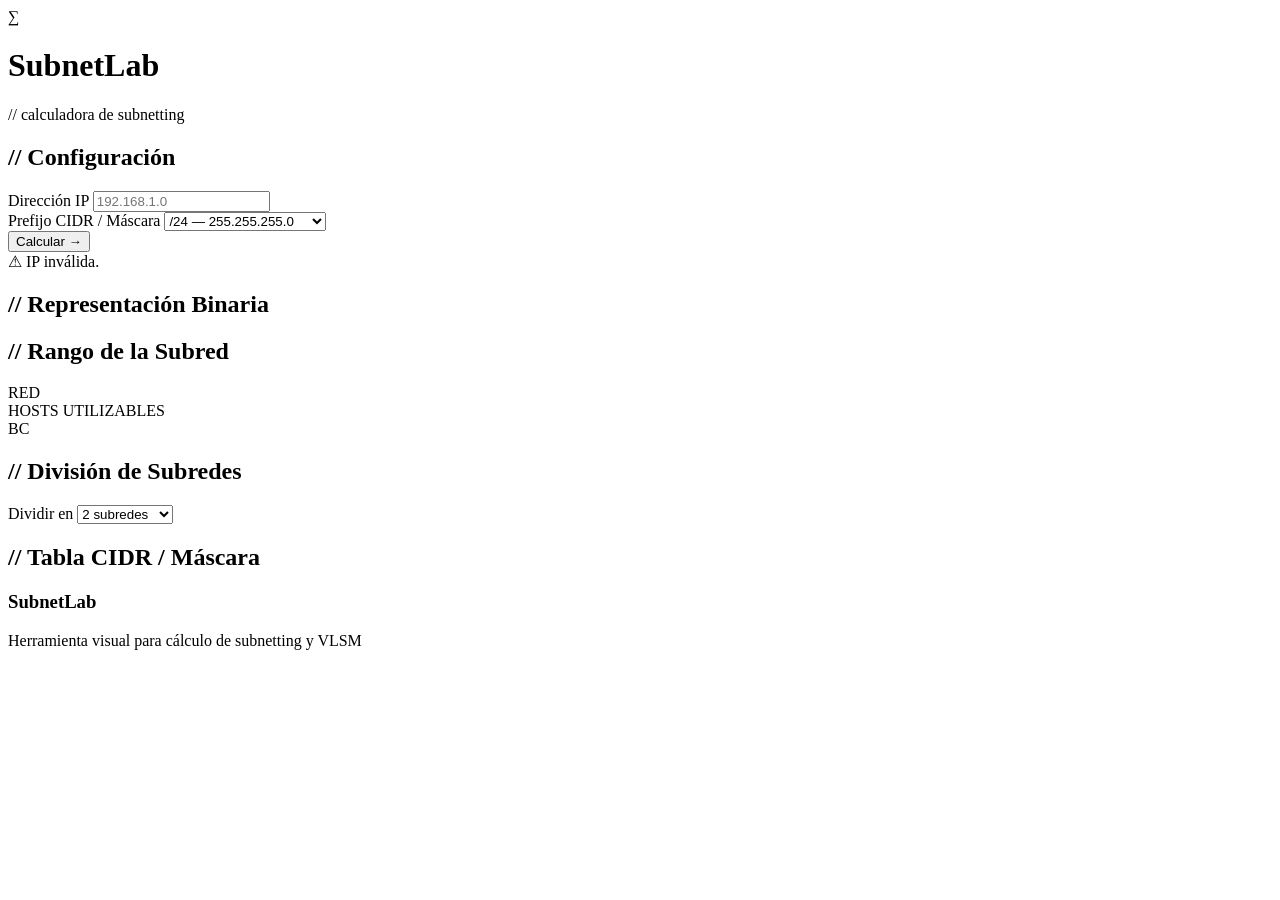
==== html/calculadora.html @ 4c3bdc11 "Reorganizar estructura y mover calculadora" ====
<!DOCTYPE html>
<html lang="es">

<head>
    <meta charset="UTF-8">
    <meta name="viewport" content="width=device-width, initial-scale=1.0">

    <title>SubnetLab — Calculadora de Subnetting</title>

    <link
        href="https://fonts.googleapis.com/css2?family=Space+Mono:wght@400;700&family=Syne:wght@400;600;800&display=swap"
        rel="stylesheet">

    <link rel="stylesheet" href="styles/styles.css">

</head>

<body>

    <div id="nav-placeholder"></div>

    <div class="container">

        <header id="inicio">

            <div class="logo-badge">∑</div>

            <div class="header-text">
                <h1>Subnet<span>Lab</span></h1>
                <p>// calculadora de subnetting</p>
            </div>

        </header>

        <div class="input-panel" data-section="config">

            <h2>// Configuración</h2>

            <div class="input-row">

                <div class="field">
                    <label>Dirección IP</label>
                    <input type="text" id="ipInput" placeholder="192.168.1.0" maxlength="15">
                </div>

                <div class="field">
                    <label>Prefijo CIDR / Máscara</label>

                    <select id="cidrSelect">

                        <option value="24" selected>/24 — 255.255.255.0</option>
                        <option value="25">/25 — 255.255.255.128</option>
                        <option value="26">/26 — 255.255.255.192</option>
                        <option value="27">/27 — 255.255.255.224</option>
                        <option value="28">/28 — 255.255.255.240</option>
                        <option value="29">/29 — 255.255.255.248</option>
                        <option value="30">/30 — 255.255.255.252</option>
                        <option value="31">/31 — 255.255.255.254</option>
                        <option value="32">/32 — 255.255.255.255</option>

                    </select>

                </div>

                <button class="calc-btn" onclick="calculate()">
                    Calcular →
                </button>

            </div>

            <div class="error-msg" id="errorMsg">
                ⚠ IP inválida.
            </div>

        </div>

        <div class="results-grid" id="resultsGrid" data-section="resultados"></div>

        <div class="binary-section" id="binarySection" data-section="binario">

            <h2>// Representación Binaria</h2>

            <div id="binaryRows"></div>

        </div>

        <div class="range-section" id="rangeSection" data-section="rango">

            <h2>// Rango de la Subred</h2>

            <div class="range-bar">

                <div class="range-seg seg-network">
                    RED
                </div>

                <div class="range-seg seg-hosts">
                    HOSTS UTILIZABLES
                </div>

                <div class="range-seg seg-broadcast">
                    BC
                </div>

            </div>

            <div class="range-labels">

                <span id="labelNet"></span>

                <span id="labelHosts"></span>

                <span id="labelBc"></span>

            </div>

        </div>

        <div class="subnets-section" id="subnetsSection" data-section="division">

            <div class="subnets-header">

                <h2>// División de Subredes</h2>

                <div class="split-controls">

                    <label>Dividir en</label>

                    <select id="splitSelect" onchange="renderSplitTable()">

                        <option value="2">2 subredes</option>
                        <option value="4">4 subredes</option>
                        <option value="8">8 subredes</option>
                        <option value="16">16 subredes</option>

                    </select>

                </div>

            </div>

            <div id="subnetsTableWrapper"></div>

        </div>

        <div class="cheatsheet" data-section="referencia">

            <h2>// Tabla CIDR / Máscara</h2>

            <div class="cheat-grid" id="cheatGrid"></div>

        </div>

    </div>

    <footer class="footer">

        <div class="footer-content">

            <div class="footer-top">

                <h3>SubnetLab</h3>

                <p>Herramienta visual para cálculo de subnetting y VLSM</p>

            </div>

        </div>

    </footer>

    <script src="javascript/navbar.js"></script>
    <script src="javascript/script.js"></script>

</body>

</html>
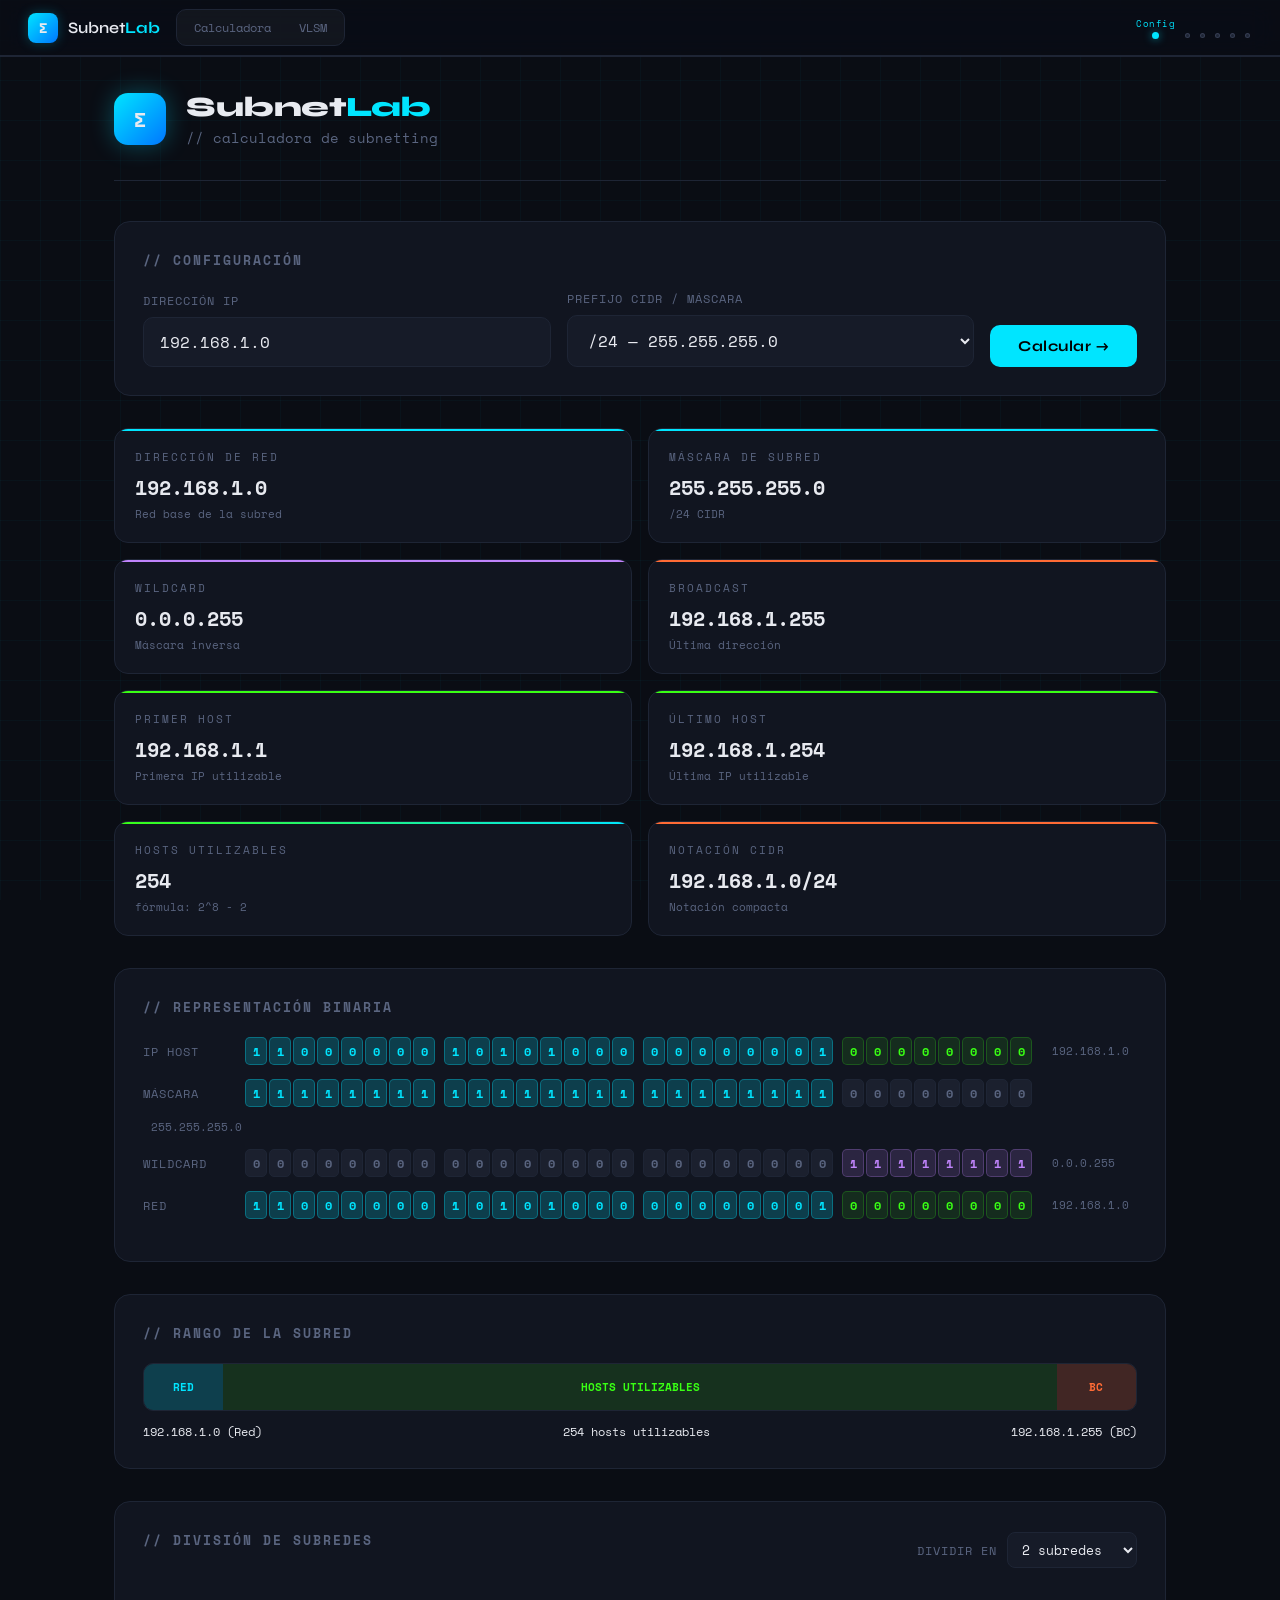
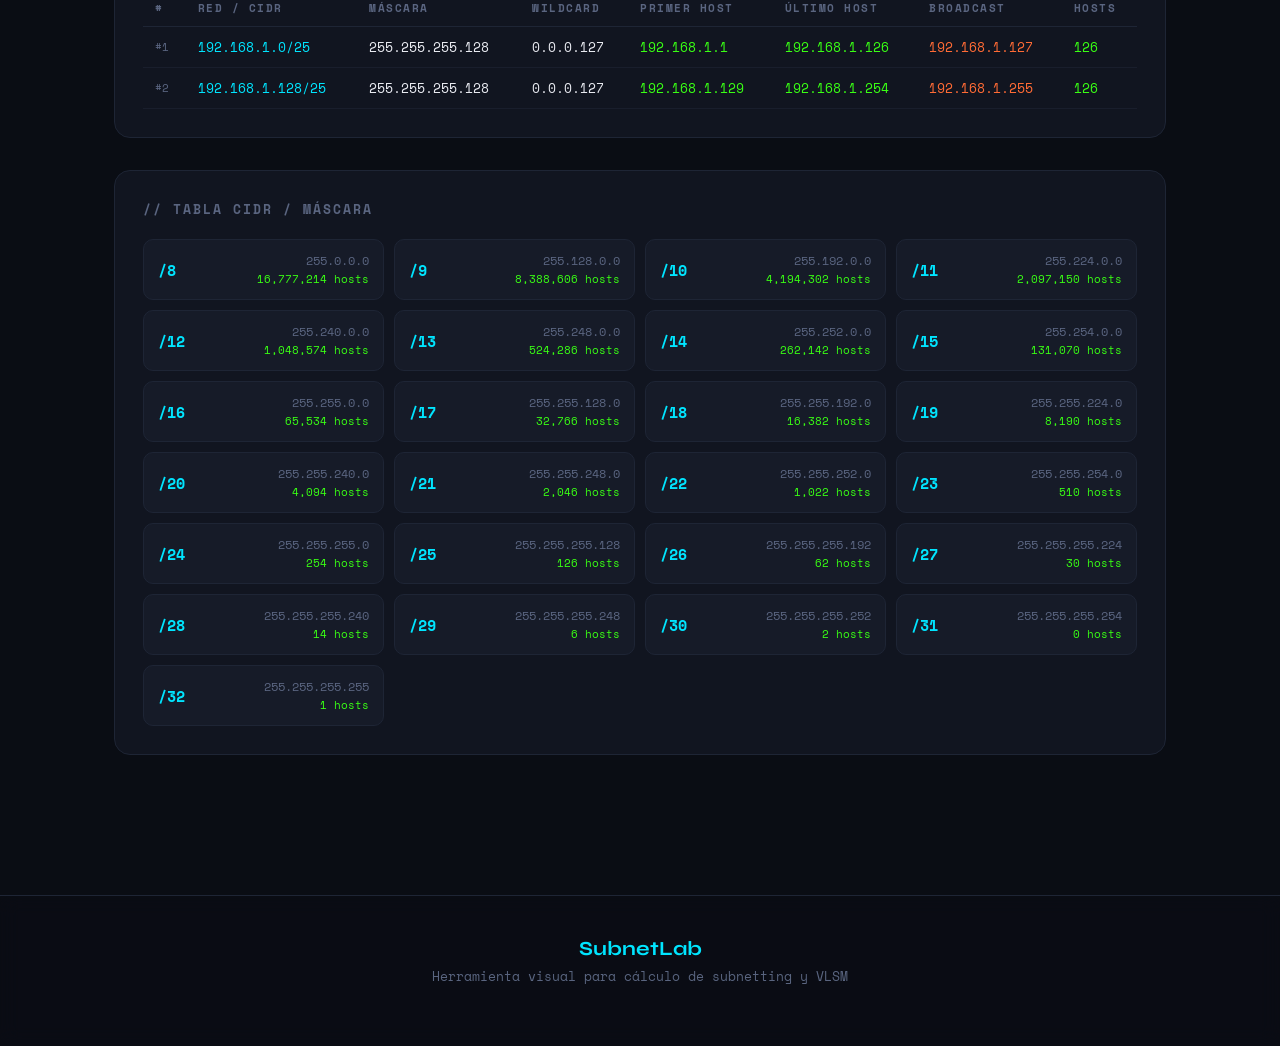
==== commit c312284f: "Nuevo archivo index.html" ====
--- a/html/calculadora.html
+++ b/html/calculadora.html
@@ -11,7 +11,7 @@
         href="https://fonts.googleapis.com/css2?family=Space+Mono:wght@400;700&family=Syne:wght@400;600;800&display=swap"
         rel="stylesheet">
 
-    <link rel="stylesheet" href="styles/styles.css">
+    <link rel="stylesheet" href="../styles/styles.css">
 
 </head>
 
@@ -169,8 +169,8 @@
 
     </footer>
 
-    <script src="javascript/navbar.js"></script>
-    <script src="javascript/script.js"></script>
+    <script src="../javascript/navbar.js"></script>
+    <script src="../javascript/script.js"></script>
 
 </body>
 
--- a/styles/styles.css
+++ b/styles/styles.css
@@ -0,0 +1,1072 @@
+:root {
+    --bg: #0a0d14;
+    --surface: #111520;
+    --surface2: #161b28;
+    --border: #1e2535;
+    --accent: #00e5ff;
+    --accent2: #ff6b35;
+    --accent3: #39ff14;
+    --text: #e8eaf0;
+    --muted: #5a6580;
+    --network: #00e5ff;
+    --host: #39ff14;
+    --broadcast: #ff6b35;
+    --wildcard: #c084fc;
+}
+
+* {
+    margin: 0;
+    padding: 0;
+    box-sizing: border-box;
+}
+
+body {
+    background: var(--bg);
+    padding-top: 50px;
+    color: var(--text);
+    font-family: 'Syne', sans-serif;
+    min-height: 100vh;
+    overflow-x: hidden;
+}
+
+body::before {
+    content: '';
+    position: fixed;
+    inset: 0;
+    background-image:
+        linear-gradient(rgba(0, 229, 255, 0.03) 1px, transparent 1px),
+        linear-gradient(90deg, rgba(0, 229, 255, 0.03) 1px, transparent 1px);
+    background-size: 40px 40px;
+    pointer-events: none;
+    z-index: 0;
+}
+
+.container {
+    position: relative;
+    z-index: 1;
+    max-width: 1100px;
+    margin: 0 auto;
+    padding: 0 24px 80px;
+}
+
+header {
+    padding: 40px 0 32px;
+    border-bottom: 1px solid var(--border);
+    margin-bottom: 40px;
+    display: flex;
+    align-items: center;
+    gap: 20px;
+}
+
+[data-section],
+header {
+    scroll-margin-top: 70px;
+}
+
+.logo-badge {
+    width: 52px;
+    height: 52px;
+    background: linear-gradient(135deg, var(--accent), #0077ff);
+    border-radius: 14px;
+    display: flex;
+    align-items: center;
+    justify-content: center;
+    font-family: 'Space Mono', monospace;
+    font-size: 20px;
+    font-weight: 700;
+    flex-shrink: 0;
+    box-shadow: 0 0 24px rgba(0, 229, 255, 0.3);
+}
+
+.header-text h1 {
+    font-size: 28px;
+    font-weight: 800;
+    letter-spacing: -0.5px;
+}
+
+.header-text h1 span {
+    color: var(--accent);
+}
+
+.header-text p {
+    color: var(--muted);
+    font-size: 14px;
+    margin-top: 3px;
+    font-family: 'Space Mono', monospace;
+}
+
+.input-panel h2,
+.binary-section h2,
+.range-section h2,
+.subnets-section h2,
+.cheatsheet h2 {
+    font-size: 13px;
+    letter-spacing: 2px;
+    text-transform: uppercase;
+    color: var(--muted);
+    margin-bottom: 20px;
+    font-family: 'Space Mono', monospace;
+}
+
+.input-panel {
+    background: var(--surface);
+    border: 1px solid var(--border);
+    border-radius: 16px;
+    padding: 28px;
+    margin-bottom: 32px;
+}
+
+.input-row {
+    display: grid;
+    grid-template-columns: 1fr 1fr auto;
+    gap: 16px;
+    align-items: end;
+}
+
+.field label {
+    display: block;
+    font-size: 12px;
+    color: var(--muted);
+    margin-bottom: 8px;
+    letter-spacing: 1px;
+    text-transform: uppercase;
+    font-family: 'Space Mono', monospace;
+}
+
+.field input,
+.field select {
+    width: 100%;
+    background: var(--surface2);
+    border: 1px solid var(--border);
+    border-radius: 10px;
+    color: var(--text);
+    font-family: 'Space Mono', monospace;
+    font-size: 16px;
+    padding: 12px 16px;
+    outline: none;
+    transition: border-color 0.2s, box-shadow 0.2s;
+}
+
+.field input:focus,
+.field select:focus {
+    border-color: var(--accent);
+    box-shadow: 0 0 0 3px rgba(0, 229, 255, 0.1);
+}
+
+.field input::placeholder {
+    color: var(--muted);
+}
+
+.field select option {
+    background: var(--surface2);
+}
+
+.calc-btn {
+    background: var(--accent);
+    color: #000;
+    border: none;
+    border-radius: 10px;
+    padding: 12px 28px;
+    font-family: 'Syne', sans-serif;
+    font-size: 15px;
+    font-weight: 700;
+    cursor: pointer;
+    transition: transform 0.15s, box-shadow 0.15s;
+    white-space: nowrap;
+    letter-spacing: 0.5px;
+}
+
+.calc-btn:hover {
+    transform: translateY(-2px);
+    box-shadow: 0 8px 24px rgba(0, 229, 255, 0.35);
+}
+
+.calc-btn:active {
+    transform: translateY(0);
+}
+
+.error-msg {
+    margin-top: 14px;
+    color: var(--accent2);
+    font-family: 'Space Mono', monospace;
+    font-size: 13px;
+    display: none;
+}
+
+.results-grid {
+    display: grid;
+    grid-template-columns: repeat(2, 1fr);
+    gap: 16px;
+    margin-bottom: 32px;
+}
+
+.result-card {
+    background: var(--surface);
+    border: 1px solid var(--border);
+    border-radius: 14px;
+    padding: 20px;
+    position: relative;
+    overflow: hidden;
+    opacity: 0;
+    transform: translateY(16px);
+    transition: opacity 0.4s, transform 0.4s;
+}
+
+.result-card.visible {
+    opacity: 1;
+    transform: translateY(0);
+}
+
+.result-card::before {
+    content: '';
+    position: absolute;
+    top: 0;
+    left: 0;
+    right: 0;
+    height: 2px;
+}
+
+.card-network::before {
+    background: var(--network);
+}
+
+.card-mask::before {
+    background: var(--accent);
+}
+
+.card-wildcard::before {
+    background: var(--wildcard);
+}
+
+.card-broadcast::before {
+    background: var(--broadcast);
+}
+
+.card-first::before {
+    background: var(--host);
+}
+
+.card-last::before {
+    background: var(--host);
+}
+
+.card-hosts::before {
+    background: linear-gradient(90deg, var(--host), var(--accent));
+}
+
+.card-cidr::before {
+    background: var(--accent2);
+}
+
+.card-label {
+    font-size: 11px;
+    letter-spacing: 2px;
+    text-transform: uppercase;
+    color: var(--muted);
+    font-family: 'Space Mono', monospace;
+    margin-bottom: 8px;
+}
+
+.card-value {
+    font-family: 'Space Mono', monospace;
+    font-size: 20px;
+    font-weight: 700;
+    color: var(--text);
+    word-break: break-all;
+}
+
+.card-sub {
+    font-family: 'Space Mono', monospace;
+    font-size: 11px;
+    color: var(--muted);
+    margin-top: 4px;
+}
+
+.empty-state {
+    text-align: center;
+    padding: 64px 24px;
+    color: var(--muted);
+}
+
+.empty-state .big-icon {
+    font-size: 48px;
+    margin-bottom: 16px;
+    opacity: 0.4;
+}
+
+.empty-state p {
+    font-family: 'Space Mono', monospace;
+    font-size: 14px;
+    line-height: 1.6;
+}
+
+.binary-section {
+    background: var(--surface);
+    border: 1px solid var(--border);
+    border-radius: 16px;
+    padding: 28px;
+    margin-bottom: 32px;
+    opacity: 0;
+    transition: opacity 0.5s 0.2s;
+}
+
+.binary-section.visible {
+    opacity: 1;
+}
+
+.binary-row {
+    display: flex;
+    align-items: center;
+    gap: 12px;
+    margin-bottom: 14px;
+    flex-wrap: wrap;
+}
+
+.binary-row-label {
+    font-family: 'Space Mono', monospace;
+    font-size: 12px;
+    color: var(--muted);
+    width: 90px;
+    flex-shrink: 0;
+    text-transform: uppercase;
+    letter-spacing: 1px;
+}
+
+.binary-bits {
+    display: flex;
+    gap: 3px;
+    flex-wrap: wrap;
+}
+
+.bit-group {
+    display: flex;
+    gap: 2px;
+}
+
+.bit-group+.bit-group {
+    margin-left: 6px;
+}
+
+.bit {
+    width: 22px;
+    height: 28px;
+    display: flex;
+    align-items: center;
+    justify-content: center;
+    border-radius: 5px;
+    font-family: 'Space Mono', monospace;
+    font-size: 12px;
+    font-weight: 700;
+    transition: background 0.3s;
+}
+
+.bit-1-net {
+    background: rgba(0, 229, 255, 0.2);
+    color: var(--network);
+    border: 1px solid rgba(0, 229, 255, 0.3);
+}
+
+.bit-0-host {
+    background: rgba(57, 255, 20, 0.1);
+    color: var(--host);
+    border: 1px solid rgba(57, 255, 20, 0.2);
+}
+
+.bit-1-mask {
+    background: rgba(0, 229, 255, 0.2);
+    color: var(--accent);
+    border: 1px solid rgba(0, 229, 255, 0.3);
+}
+
+.bit-0-mask {
+    background: rgba(90, 101, 128, 0.15);
+    color: var(--muted);
+    border: 1px solid var(--border);
+}
+
+.bit-1-wild {
+    background: rgba(192, 132, 252, 0.15);
+    color: var(--wildcard);
+    border: 1px solid rgba(192, 132, 252, 0.25);
+}
+
+.bit-0-wild {
+    background: rgba(90, 101, 128, 0.15);
+    color: var(--muted);
+    border: 1px solid var(--border);
+}
+
+.bit-legend {
+    display: flex;
+    gap: 20px;
+    margin-top: 16px;
+    flex-wrap: wrap;
+}
+
+.legend-item {
+    display: flex;
+    align-items: center;
+    gap: 8px;
+    font-family: 'Space Mono', monospace;
+    font-size: 11px;
+    color: var(--muted);
+}
+
+.legend-dot {
+    width: 10px;
+    height: 10px;
+    border-radius: 3px;
+}
+
+.range-section {
+    background: var(--surface);
+    border: 1px solid var(--border);
+    border-radius: 16px;
+    padding: 28px;
+    margin-bottom: 32px;
+    opacity: 0;
+    transition: opacity 0.5s 0.3s;
+}
+
+.range-section.visible {
+    opacity: 1;
+}
+
+.range-bar {
+    height: 48px;
+    border-radius: 10px;
+    overflow: hidden;
+    display: flex;
+    margin-bottom: 12px;
+    border: 1px solid var(--border);
+}
+
+.range-seg {
+    display: flex;
+    align-items: center;
+    justify-content: center;
+    font-family: 'Space Mono', monospace;
+    font-size: 11px;
+    font-weight: 700;
+    overflow: hidden;
+    white-space: nowrap;
+    transition: flex 0.6s cubic-bezier(0.4, 0, 0.2, 1);
+}
+
+.seg-network {
+    background: rgba(0, 229, 255, 0.2);
+    color: var(--network);
+    flex: 0 0 auto;
+    width: 8%;
+}
+
+.seg-hosts {
+    background: rgba(57, 255, 20, 0.12);
+    color: var(--host);
+    flex: 1;
+}
+
+.seg-broadcast {
+    background: rgba(255, 107, 53, 0.2);
+    color: var(--broadcast);
+    flex: 0 0 auto;
+    width: 8%;
+}
+
+.range-labels {
+    display: flex;
+    justify-content: space-between;
+    font-family: 'Space Mono', monospace;
+    font-size: 12px;
+}
+
+.range-net-label {
+    color: var(--network);
+}
+
+.range-hosts-label {
+    color: var(--host);
+    text-align: center;
+}
+
+.range-bc-label {
+    color: var(--broadcast);
+    text-align: right;
+}
+
+.subnets-section {
+    background: var(--surface);
+    border: 1px solid var(--border);
+    border-radius: 16px;
+    padding: 28px;
+    opacity: 0;
+    transition: opacity 0.5s 0.4s;
+    margin-bottom: 32px;
+}
+
+.subnets-section.visible {
+    opacity: 1;
+}
+
+.subnets-header {
+    display: flex;
+    align-items: center;
+    justify-content: space-between;
+    margin-bottom: 20px;
+    flex-wrap: wrap;
+    gap: 12px;
+}
+
+.split-controls {
+    display: flex;
+    align-items: center;
+    gap: 10px;
+}
+
+.split-controls label {
+    font-family: 'Space Mono', monospace;
+    font-size: 12px;
+    color: var(--muted);
+    text-transform: uppercase;
+    letter-spacing: 1px;
+}
+
+.split-controls select {
+    background: var(--surface2);
+    border: 1px solid var(--border);
+    border-radius: 8px;
+    color: var(--text);
+    font-family: 'Space Mono', monospace;
+    font-size: 13px;
+    padding: 6px 10px;
+    outline: none;
+}
+
+table {
+    width: 100%;
+    border-collapse: collapse;
+    font-family: 'Space Mono', monospace;
+    font-size: 13px;
+}
+
+thead th {
+    text-align: left;
+    padding: 10px 12px;
+    font-size: 11px;
+    letter-spacing: 1.5px;
+    text-transform: uppercase;
+    color: var(--muted);
+    border-bottom: 1px solid var(--border);
+}
+
+tbody tr {
+    border-bottom: 1px solid rgba(30, 37, 53, 0.6);
+    transition: background 0.15s;
+}
+
+tbody tr:hover {
+    background: rgba(0, 229, 255, 0.04);
+}
+
+tbody td {
+    padding: 10px 12px;
+    vertical-align: middle;
+}
+
+.subnet-num {
+    color: var(--muted);
+    font-size: 11px;
+}
+
+.td-network {
+    color: var(--network);
+}
+
+.td-first {
+    color: var(--host);
+}
+
+.td-last {
+    color: var(--host);
+}
+
+.td-broadcast {
+    color: var(--broadcast);
+}
+
+.cheatsheet {
+    background: var(--surface);
+    border: 1px solid var(--border);
+    border-radius: 16px;
+    padding: 28px;
+}
+
+.cheat-grid {
+    display: grid;
+    grid-template-columns: repeat(auto-fill, minmax(200px, 1fr));
+    gap: 10px;
+}
+
+.cheat-item {
+    background: var(--surface2);
+    border: 1px solid var(--border);
+    border-radius: 10px;
+    padding: 12px 14px;
+    display: flex;
+    justify-content: space-between;
+    align-items: center;
+    cursor: pointer;
+    transition: border-color 0.2s, background 0.2s;
+}
+
+.cheat-item:hover {
+    border-color: var(--accent);
+    background: rgba(0, 229, 255, 0.05);
+}
+
+.cheat-cidr {
+    font-family: 'Space Mono', monospace;
+    font-size: 15px;
+    font-weight: 700;
+    color: var(--accent);
+}
+
+.cheat-right {
+    text-align: right;
+}
+
+.cheat-mask {
+    font-family: 'Space Mono', monospace;
+    font-size: 12px;
+    color: var(--muted);
+}
+
+.cheat-hosts {
+    font-family: 'Space Mono', monospace;
+    font-size: 11px;
+    color: var(--host);
+    margin-top: 2px;
+}
+
+.navbar {
+    position: fixed;
+    top: 0;
+    left: 0;
+    width: 100%;
+    z-index: 1000;
+    display: flex;
+    align-items: center;
+    justify-content: space-between;
+    gap: 16px;
+    padding: 0 28px;
+    height: 56px;
+    background: rgba(10, 13, 20, 0.75);
+    backdrop-filter: blur(16px) saturate(180%);
+    -webkit-backdrop-filter: blur(16px) saturate(180%);
+    border-bottom: 1px solid var(--border);
+    transition: height 0.3s ease, background 0.3s ease, box-shadow 0.3s ease;
+}
+
+.navbar.scrolled {
+    height: 48px;
+    background: rgba(10, 13, 20, 0.92);
+    box-shadow: 0 4px 32px rgba(0, 0, 0, 0.4);
+}
+
+.nav-brand {
+    display: flex;
+    align-items: center;
+    gap: 10px;
+    text-decoration: none;
+    color: var(--text);
+    font-family: 'Syne', sans-serif;
+    font-size: 16px;
+    font-weight: 600;
+    flex-shrink: 0;
+}
+
+.nav-brand strong {
+    color: var(--accent);
+}
+
+.nav-logo {
+    width: 30px;
+    height: 30px;
+    background: linear-gradient(135deg, var(--accent), #0077ff);
+    border-radius: 8px;
+    display: flex;
+    align-items: center;
+    justify-content: center;
+    font-family: 'Space Mono', monospace;
+    font-size: 14px;
+    font-weight: 700;
+    flex-shrink: 0;
+    box-shadow: 0 0 12px rgba(0, 229, 255, 0.25);
+    transition: box-shadow 0.3s;
+}
+
+.nav-brand:hover .nav-logo {
+    box-shadow: 0 0 20px rgba(0, 229, 255, 0.45);
+}
+
+.nav-center {
+    position: relative;
+    display: flex;
+    align-items: center;
+    background: rgba(255, 255, 255, 0.04);
+    border: 1px solid var(--border);
+    border-radius: 10px;
+    padding: 3px;
+}
+
+.nav-links {
+    display: flex;
+    list-style: none;
+    gap: 0;
+    align-items: center;
+    position: relative;
+    z-index: 1;
+}
+
+.nav-links a {
+    display: flex;
+    align-items: center;
+    gap: 7px;
+    padding: 6px 14px;
+    border-radius: 7px;
+    text-decoration: none;
+    color: var(--muted);
+    font-family: 'Space Mono', monospace;
+    font-size: 12px;
+    white-space: nowrap;
+    transition: color 0.2s;
+    user-select: none;
+}
+
+.nav-links a:hover {
+    color: var(--text);
+}
+
+.nav-links a.active {
+    color: var(--accent);
+}
+
+.nav-links a svg {
+    opacity: 0.6;
+    flex-shrink: 0;
+    transition: opacity 0.2s;
+}
+
+.nav-links a:hover svg,
+.nav-links a.active svg {
+    opacity: 1;
+}
+
+.nav-slider {
+    position: absolute;
+    top: 3px;
+    bottom: 3px;
+    left: 3px;
+    width: 0;
+    border-radius: 7px;
+    background: rgba(0, 229, 255, 0.1);
+    border: 1px solid rgba(0, 229, 255, 0.22);
+    opacity: 0;
+    pointer-events: none;
+    transition:
+        left 0.35s cubic-bezier(0.34, 1.56, 0.64, 1),
+        width 0.35s cubic-bezier(0.34, 1.56, 0.64, 1),
+        opacity 0.2s ease;
+    box-shadow: inset 0 1px 0 rgba(0, 229, 255, 0.15), 0 0 12px rgba(0, 229, 255, 0.06);
+}
+
+.nav-sections {
+    display: flex;
+    align-items: center;
+    gap: 6px;
+    margin-left: auto;
+    padding-left: 12px;
+}
+
+.spy-dot {
+    position: relative;
+    display: flex;
+    flex-direction: column;
+    align-items: center;
+    gap: 3px;
+    background: none;
+    border: none;
+    cursor: pointer;
+    padding: 4px 2px;
+    outline: none;
+}
+
+.spy-pip {
+    display: block;
+    width: 5px;
+    height: 5px;
+    border-radius: 50%;
+    background: var(--border);
+    border: 1px solid rgba(90, 101, 128, 0.4);
+    transition: background 0.25s, transform 0.25s, box-shadow 0.25s;
+}
+
+.spy-label {
+    display: block;
+    font-family: 'Space Mono', monospace;
+    font-size: 9px;
+    color: transparent;
+    letter-spacing: 0.5px;
+    white-space: nowrap;
+    max-width: 0;
+    overflow: hidden;
+    transition: color 0.2s, max-width 0.3s ease, opacity 0.2s;
+    opacity: 0;
+    pointer-events: none;
+}
+
+.spy-dot:hover .spy-label {
+    color: var(--muted);
+    max-width: 80px;
+    opacity: 1;
+}
+
+.spy-dot.active .spy-pip {
+    background: var(--accent);
+    border-color: var(--accent);
+    box-shadow: 0 0 6px rgba(0, 229, 255, 0.6);
+    transform: scale(1.4);
+}
+
+.spy-dot.active .spy-label {
+    color: var(--accent);
+    max-width: 80px;
+    opacity: 1;
+}
+
+.nav-toggle {
+    display: none;
+    flex-direction: column;
+    gap: 5px;
+    background: none;
+    border: none;
+    cursor: pointer;
+    padding: 6px;
+    flex-shrink: 0;
+}
+
+.nav-toggle span {
+    display: block;
+    width: 22px;
+    height: 2px;
+    background: var(--muted);
+    border-radius: 2px;
+    transition: transform 0.3s cubic-bezier(0.34, 1.56, 0.64, 1), opacity 0.2s, background 0.2s;
+    transform-origin: center;
+}
+
+.nav-toggle.open span {
+    background: var(--accent);
+}
+
+.nav-toggle.open span:nth-child(1) {
+    transform: translateY(7px) rotate(45deg);
+}
+
+.nav-toggle.open span:nth-child(2) {
+    opacity: 0;
+    transform: scaleX(0);
+}
+
+.nav-toggle.open span:nth-child(3) {
+    transform: translateY(-7px) rotate(-45deg);
+}
+
+.nav-mobile-menu {
+    position: fixed;
+    top: 56px;
+    left: 0;
+    right: 0;
+    z-index: 99;
+    background: rgba(10, 13, 20, 0.97);
+    border-bottom: 1px solid var(--border);
+    backdrop-filter: blur(12px);
+    padding: 0 20px;
+    max-height: 0;
+    overflow: hidden;
+    transition: max-height 0.35s cubic-bezier(0.4, 0, 0.2, 1), padding 0.3s;
+}
+
+.nav-mobile-menu.open {
+    max-height: 300px;
+    padding: 12px 20px 16px;
+}
+
+.nav-mobile-links {
+    list-style: none;
+    display: flex;
+    flex-direction: column;
+    gap: 4px;
+}
+
+.nav-mobile-links a {
+    display: flex;
+    align-items: center;
+    gap: 10px;
+    padding: 11px 14px;
+    border-radius: 8px;
+    text-decoration: none;
+    color: var(--muted);
+    font-family: 'Space Mono', monospace;
+    font-size: 13px;
+    transition: color 0.2s, background 0.2s;
+}
+
+.nav-mobile-links a:hover,
+.nav-mobile-links a.active {
+    color: var(--accent);
+    background: rgba(0, 229, 255, 0.07);
+}
+
+.nav-mobile-sep {
+    height: 1px;
+    background: var(--border);
+    margin: 8px 0;
+}
+
+.footer {
+    margin-top: 60px;
+    padding: 40px 20px;
+    border-top: 1px solid var(--border);
+    background: rgba(10, 13, 20, 0.7);
+    backdrop-filter: blur(10px);
+}
+
+.footer-content {
+    max-width: 1100px;
+    margin: 0 auto;
+    text-align: center;
+}
+
+.footer-top h3 {
+    font-size: 20px;
+    color: var(--accent);
+    margin-bottom: 5px;
+}
+
+.footer-top p {
+    font-size: 13px;
+    color: var(--muted);
+    margin-bottom: 20px;
+    font-family: 'Space Mono', monospace;
+}
+
+.footer-links {
+    display: flex;
+    justify-content: center;
+    gap: 20px;
+    margin-bottom: 20px;
+}
+
+.footer-links a {
+    text-decoration: none;
+    color: var(--muted);
+    font-family: 'Space Mono', monospace;
+    font-size: 13px;
+    transition: color 0.2s;
+}
+
+.footer-links a:hover {
+    color: var(--accent);
+}
+
+.footer-social {
+    display: flex;
+    justify-content: center;
+    gap: 12px;
+    margin-bottom: 25px;
+}
+
+.footer-btn {
+    padding: 8px 16px;
+    border-radius: 8px;
+    border: 1px solid var(--border);
+    background: var(--surface2);
+    color: var(--text);
+    font-family: 'Space Mono', monospace;
+    font-size: 12px;
+    text-decoration: none;
+    transition: all 0.2s ease;
+}
+
+.footer-btn:hover {
+    background: var(--accent);
+    color: #000;
+    border-color: var(--accent);
+    box-shadow: 0 0 12px rgba(0, 229, 255, 0.4);
+    transform: translateY(-2px);
+}
+
+.footer-bottom {
+    border-top: 1px solid var(--border);
+    padding-top: 15px;
+    font-size: 12px;
+    color: var(--muted);
+    font-family: 'Space Mono', monospace;
+}
+
+@media (max-width: 700px) {
+    .input-row {
+        grid-template-columns: 1fr 1fr;
+    }
+
+    .calc-btn {
+        grid-column: span 2;
+    }
+
+    .results-grid {
+        grid-template-columns: 1fr;
+    }
+
+    .cheat-grid {
+        grid-template-columns: 1fr 1fr;
+    }
+
+    .binary-bits {
+        gap: 2px;
+    }
+
+    .bit {
+        width: 18px;
+        height: 24px;
+        font-size: 10px;
+    }
+
+    .nav-center {
+        display: none;
+    }
+
+    .nav-sections {
+        display: none;
+    }
+
+    .nav-toggle {
+        display: flex;
+    }
+
+    .nav-mobile-menu.open {
+        padding-bottom: 20px;
+    }
+}
+
+@media print {
+    body {
+        background: white;
+        color: black;
+    }
+
+    .navbar,
+    .footer {
+        display: none;
+    }
+}
